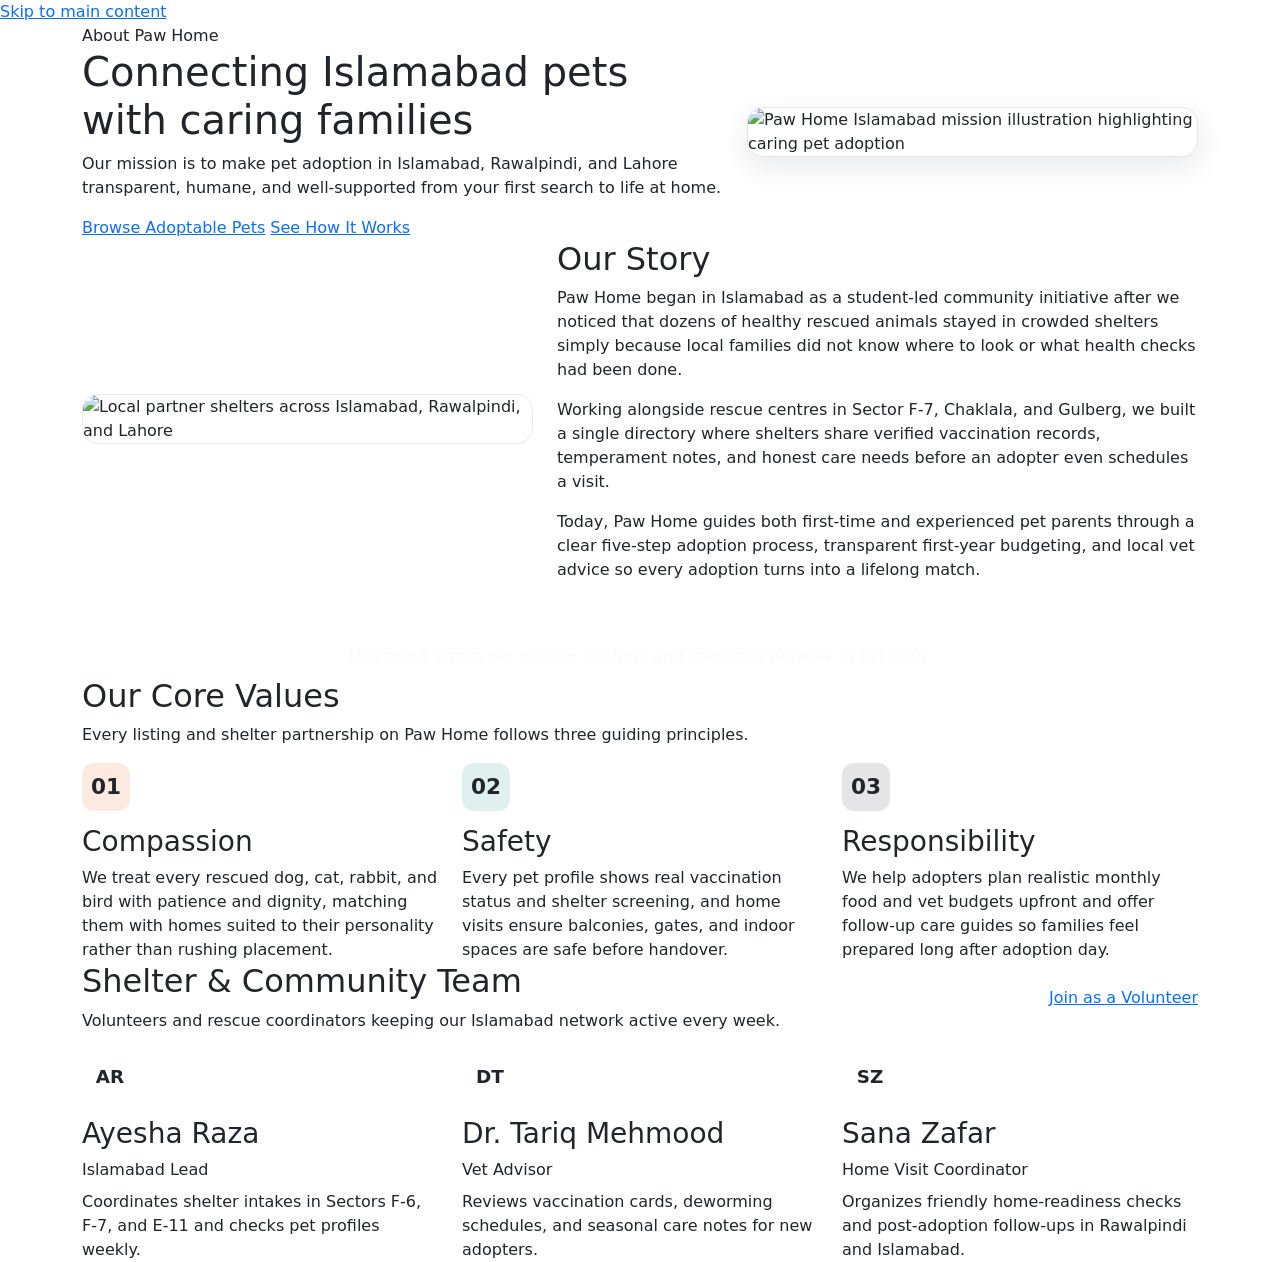
==== pages/about.html @ 551da7f2 "Added About Us page HTML structure and responsive styling" ====
<!DOCTYPE html>
<html lang="en">
<head>
  <meta charset="UTF-8">
  <meta name="viewport" content="width=device-width, initial-scale=1.0">
  <title>About Us | Paw Home</title>

  <!-- Bootstrap 5 CSS (CDN) -->
  <link
    href="https://cdn.jsdelivr.net/npm/bootstrap@5.3.3/dist/css/bootstrap.min.css"
    rel="stylesheet"
  >
  <!-- Paw Home Global & Page Styles -->
  <link rel="stylesheet" href="../css/style.css">
  <link rel="stylesheet" href="../css/about.css">
</head>
<body>
  <!-- Accessible skip link for keyboard users -->
  <a href="#main" class="skip-link">Skip to main content</a>

  <!-- Shared header injected by ../js/layout.js -->
  <div id="site-header"></div>

  <main id="main" tabindex="-1">
    <!-- Hero Section with Mission Text -->
    <section class="paw-hero">
      <div class="container">
        <div class="row align-items-center g-4">
          <div class="col-12 col-lg-7">
            <span class="paw-hero-eyebrow">About Paw Home</span>
            <h1 class="paw-hero-title">Connecting Islamabad pets with caring families</h1>
            <p class="paw-hero-subtitle">
              Our mission is to make pet adoption in Islamabad, Rawalpindi, and Lahore
              transparent, humane, and well-supported from your first search to life at home.
            </p>
            <div class="paw-hero-actions">
              <a href="pets.html" class="btn-paw about-cta-btn">Browse Adoptable Pets</a>
              <a href="how-it-works.html" class="btn-paw-outline about-cta-btn">See How It Works</a>
            </div>
          </div>
          <div class="col-12 col-lg-5">
            <img
              src="../images/about/mission.jpg"
              alt="Paw Home Islamabad mission illustration highlighting caring pet adoption"
              class="about-hero-img"
              onerror="this.onerror=null; pawLayout.handleImageError(this);"
            >
          </div>
        </div>
      </div>
    </section>

    <!-- Our Story Section (3 realistic paragraphs) -->
    <section class="paw-section">
      <div class="container">
        <div class="row align-items-center g-4">
          <div class="col-12 col-md-5">
            <img
              src="../images/about/islamabad-care.jpg"
              alt="Local partner shelters across Islamabad, Rawalpindi, and Lahore"
              class="about-story-img"
              onerror="this.onerror=null; pawLayout.handleImageError(this);"
            >
          </div>
          <div class="col-12 col-md-7">
            <h2 class="paw-section-title">Our Story</h2>
            <p>
              Paw Home began in Islamabad as a student-led community initiative after we noticed
              that dozens of healthy rescued animals stayed in crowded shelters simply because
              local families did not know where to look or what health checks had been done.
            </p>
            <p>
              Working alongside rescue centres in Sector F-7, Chaklala, and Gulberg, we built a
              single directory where shelters share verified vaccination records, temperament notes,
              and honest care needs before an adopter even schedules a visit.
            </p>
            <p>
              Today, Paw Home guides both first-time and experienced pet parents through a clear
              five-step adoption process, transparent first-year budgeting, and local vet advice so
              every adoption turns into a lifelong match.
            </p>
          </div>
        </div>
      </div>
    </section>

    <!-- Impact Stats Section (rendered dynamically from STATS array in js/about.js) -->
    <section class="paw-section about-stats-section" aria-labelledby="impact-heading">
      <div class="container">
        <div class="text-center mb-4">
          <h2 id="impact-heading" class="paw-section-title text-white">Our Community Impact</h2>
          <p class="mb-0 text-light opacity-75">
            Measured across our partner shelters and volunteer network in Pakistan.
          </p>
        </div>

        <!-- Populated by js/about.js using map() -->
        <div id="stats" class="row g-3" aria-live="polite"></div>
      </div>
    </section>

    <!-- Core Values Cards (Compassion, Safety, Responsibility) -->
    <section class="paw-section">
      <div class="container">
        <h2 class="paw-section-title">Our Core Values</h2>
        <p class="paw-section-subtitle">
          Every listing and shelter partnership on Paw Home follows three guiding principles.
        </p>

        <div class="row g-4">
          <div class="col-12 col-md-4">
            <article class="paw-card">
              <div class="paw-card-body">
                <div class="about-value-icon about-icon-orange" aria-hidden="true">01</div>
                <h3 class="paw-card-title">Compassion</h3>
                <p class="paw-card-meta mb-0">
                  We treat every rescued dog, cat, rabbit, and bird with patience and dignity,
                  matching them with homes suited to their personality rather than rushing placement.
                </p>
              </div>
            </article>
          </div>

          <div class="col-12 col-md-4">
            <article class="paw-card">
              <div class="paw-card-body">
                <div class="about-value-icon about-icon-teal" aria-hidden="true">02</div>
                <h3 class="paw-card-title">Safety</h3>
                <p class="paw-card-meta mb-0">
                  Every pet profile shows real vaccination status and shelter screening, and home
                  visits ensure balconies, gates, and indoor spaces are safe before handover.
                </p>
              </div>
            </article>
          </div>

          <div class="col-12 col-md-4">
            <article class="paw-card">
              <div class="paw-card-body">
                <div class="about-value-icon about-icon-navy" aria-hidden="true">03</div>
                <h3 class="paw-card-title">Responsibility</h3>
                <p class="paw-card-meta mb-0">
                  We help adopters plan realistic monthly food and vet budgets upfront and offer
                  follow-up care guides so families feel prepared long after adoption day.
                </p>
              </div>
            </article>
          </div>
        </div>
      </div>
    </section>

    <!-- Responsive Team / Shelter Coordinators Layout -->
    <section class="paw-section pt-0">
      <div class="container">
        <div class="row align-items-center g-4 mb-3">
          <div class="col-12 col-md-8">
            <h2 class="paw-section-title">Shelter &amp; Community Team</h2>
            <p class="paw-section-subtitle mb-0">
              Volunteers and rescue coordinators keeping our Islamabad network active every week.
            </p>
          </div>
          <div class="col-12 col-md-4 text-md-end">
            <a href="volunteer.html" class="btn-paw-outline about-cta-btn">Join as a Volunteer</a>
          </div>
        </div>

        <div class="row g-4">
          <div class="col-12 col-sm-6 col-lg-4">
            <article class="paw-card">
              <div class="paw-card-body">
                <div class="about-team-avatar" aria-hidden="true">AR</div>
                <h3 class="paw-card-title">Ayesha Raza</h3>
                <p class="mb-2"><span class="paw-badge paw-badge-orange">Islamabad Lead</span></p>
                <p class="paw-card-meta mb-0">
                  Coordinates shelter intakes in Sectors F-6, F-7, and E-11 and checks pet profiles
                  weekly.
                </p>
              </div>
            </article>
          </div>

          <div class="col-12 col-sm-6 col-lg-4">
            <article class="paw-card">
              <div class="paw-card-body">
                <div class="about-team-avatar" aria-hidden="true">DT</div>
                <h3 class="paw-card-title">Dr. Tariq Mehmood</h3>
                <p class="mb-2"><span class="paw-badge paw-badge-teal">Vet Advisor</span></p>
                <p class="paw-card-meta mb-0">
                  Reviews vaccination cards, deworming schedules, and seasonal care notes for new
                  adopters.
                </p>
              </div>
            </article>
          </div>

          <div class="col-12 col-sm-6 col-lg-4">
            <article class="paw-card">
              <div class="paw-card-body">
                <div class="about-team-avatar" aria-hidden="true">SZ</div>
                <h3 class="paw-card-title">Sana Zafar</h3>
                <p class="mb-2"><span class="paw-badge paw-badge-navy">Home Visit Coordinator</span></p>
                <p class="paw-card-meta mb-0">
                  Organizes friendly home-readiness checks and post-adoption follow-ups in Rawalpindi
                  and Islamabad.
                </p>
              </div>
            </article>
          </div>
        </div>
      </div>
    </section>
  </main>

  <!-- Shared footer injected by ../js/layout.js -->
  <div id="site-footer"></div>

  <!-- Bootstrap 5 JS Bundle (CDN) -->
  <script src="https://cdn.jsdelivr.net/npm/bootstrap@5.3.3/dist/js/bootstrap.bundle.min.js"></script>
  <!-- Paw Home Shared Scripts + Page Script -->
  <script src="../js/data.js"></script>
  <script src="../js/storage.js"></script>
  <script src="../js/layout.js"></script>
  <script src="../js/about.js"></script>
</body>
</html>
---- css/about.css ----
/* ==========================================================================
   Paw Home - About Us Page Styles
   ========================================================================== */

/* Hero illustration frame */
.about-hero-img {
  width: 100%;
  border-radius: 1rem;
  border: 1px solid rgba(43, 45, 66, 0.12);
  box-shadow: 0 10px 28px rgba(43, 45, 66, 0.1);
  object-fit: cover;
}

/* Our Story section image */
.about-story-img {
  width: 100%;
  border-radius: 1rem;
  border: 1px solid rgba(43, 45, 66, 0.1);
  object-fit: cover;
}

/* Impact stats band */
.about-stats-section {
  background-color: var(--navy);
  color: var(--white);
}

.about-stat-card {
  background-color: rgba(255, 255, 255, 0.08);
  border: 1px solid rgba(255, 255, 255, 0.14);
  border-radius: 1rem;
  padding: 1.5rem 1rem;
  text-align: center;
  height: 100%;
}

.about-stat-number {
  font-size: 2.25rem;
  font-weight: 800;
  color: var(--orange);
  line-height: 1.1;
  margin-bottom: 0.4rem;
}

.about-stat-label {
  font-size: 0.95rem;
  color: var(--cream);
  margin: 0;
}

/* Values & Team cards */
.about-value-icon {
  width: 48px;
  height: 48px;
  border-radius: 0.75rem;
  display: inline-flex;
  align-items: center;
  justify-content: center;
  font-size: 1.35rem;
  font-weight: 800;
  margin-bottom: 0.85rem;
}

.about-icon-orange {
  background-color: rgba(232, 116, 59, 0.15);
  color: var(--orange-dark);
}

.about-icon-teal {
  background-color: rgba(42, 157, 143, 0.15);
  color: var(--teal);
}

.about-icon-navy {
  background-color: rgba(43, 45, 66, 0.12);
  color: var(--navy);
}

.about-team-avatar {
  width: 56px;
  height: 56px;
  border-radius: 50%;
  background-color: var(--orange);
  color: var(--white);
  font-weight: 700;
  font-size: 1.15rem;
  display: inline-flex;
  align-items: center;
  justify-content: center;
  margin-bottom: 0.75rem;
}

/* Mobile-specific adjustments (stacks and tightens padding on phones) */
@media (max-width: 576px) {
  .about-stat-number {
    font-size: 1.85rem;
  }

  .about-stat-card {
    padding: 1.15rem 0.75rem;
  }

  .about-cta-btn {
    width: 100%;
  }
}
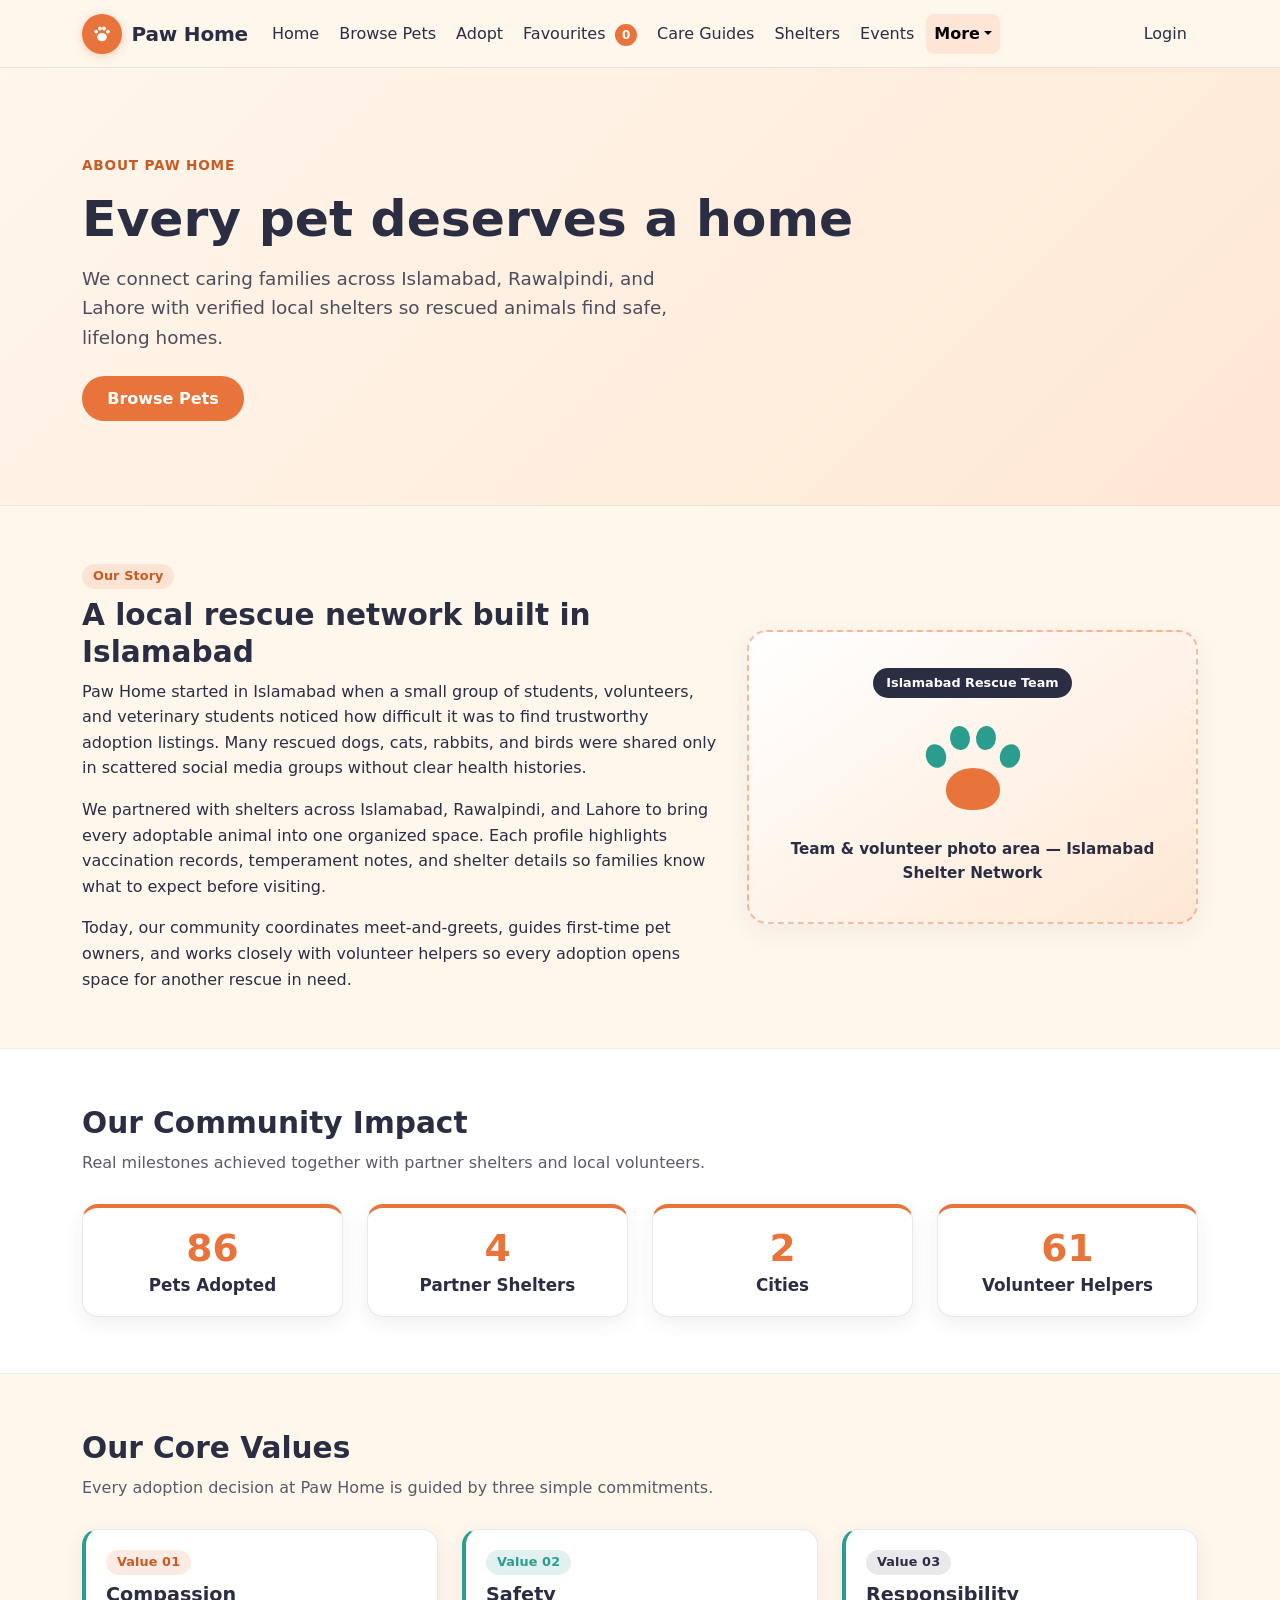
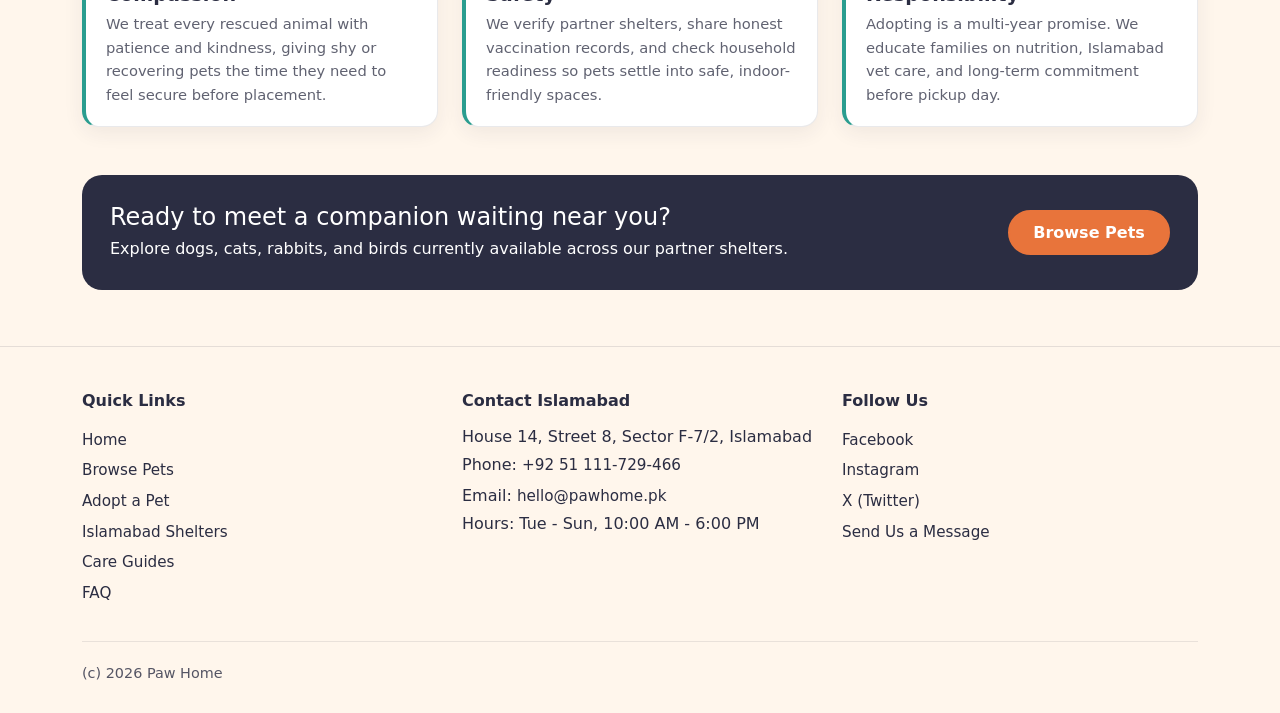
==== commit bc60c847: "Added about us page and how it works page" ====
--- a/pages/about.html
+++ b/pages/about.html
@@ -3,210 +3,161 @@
 <head>
   <meta charset="UTF-8">
   <meta name="viewport" content="width=device-width, initial-scale=1.0">
-  <title>About Us | Paw Home</title>
+  <title>About Us | Paw Home Islamabad</title>
 
   <!-- Bootstrap 5 CSS (CDN) -->
   <link
     href="https://cdn.jsdelivr.net/npm/bootstrap@5.3.3/dist/css/bootstrap.min.css"
     rel="stylesheet"
   >
-  <!-- Paw Home Global & Page Styles -->
+  <!-- Paw Home Global Theme -->
   <link rel="stylesheet" href="../css/style.css">
+  <!-- About Page Styles -->
   <link rel="stylesheet" href="../css/about.css">
 </head>
 <body>
   <!-- Accessible skip link for keyboard users -->
   <a href="#main" class="skip-link">Skip to main content</a>
 
-  <!-- Shared header injected by ../js/layout.js -->
+  <!-- Shared header & navbar injected by ../js/layout.js -->
   <div id="site-header"></div>
 
   <main id="main" tabindex="-1">
-    <!-- Hero Section with Mission Text -->
+    <!-- Hero Section -->
     <section class="paw-hero">
       <div class="container">
-        <div class="row align-items-center g-4">
+        <span class="paw-hero-eyebrow">About Paw Home</span>
+        <h1 class="paw-hero-title">Every pet deserves a home</h1>
+        <p class="paw-hero-subtitle">
+          We connect caring families across Islamabad, Rawalpindi, and Lahore with verified
+          local shelters so rescued animals find safe, lifelong homes.
+        </p>
+        <div class="paw-hero-actions">
+          <a href="../pages/pets.html" class="btn-paw">Browse Pets</a>
+        </div>
+      </div>
+    </section>
+
+    <!-- Our Story Section -->
+    <section class="paw-section" aria-labelledby="our-story-heading">
+      <div class="container">
+        <div class="row g-4 align-items-center">
           <div class="col-12 col-lg-7">
-            <span class="paw-hero-eyebrow">About Paw Home</span>
-            <h1 class="paw-hero-title">Connecting Islamabad pets with caring families</h1>
-            <p class="paw-hero-subtitle">
-              Our mission is to make pet adoption in Islamabad, Rawalpindi, and Lahore
-              transparent, humane, and well-supported from your first search to life at home.
+            <span class="paw-badge paw-badge-orange mb-2">Our Story</span>
+            <h2 id="our-story-heading" class="paw-section-title">A local rescue network built in Islamabad</h2>
+            <p>
+              Paw Home started in Islamabad when a small group of students, volunteers, and
+              veterinary students noticed how difficult it was to find trustworthy adoption
+              listings. Many rescued dogs, cats, rabbits, and birds were shared only in scattered
+              social media groups without clear health histories.
             </p>
-            <div class="paw-hero-actions">
-              <a href="pets.html" class="btn-paw about-cta-btn">Browse Adoptable Pets</a>
-              <a href="how-it-works.html" class="btn-paw-outline about-cta-btn">See How It Works</a>
+            <p>
+              We partnered with shelters across Islamabad, Rawalpindi, and Lahore to bring every
+              adoptable animal into one organized space. Each profile highlights vaccination records,
+              temperament notes, and shelter details so families know what to expect before visiting.
+            </p>
+            <p class="mb-0">
+              Today, our community coordinates meet-and-greets, guides first-time pet owners, and
+              works closely with volunteer helpers so every adoption opens space for another rescue
+              in need.
+            </p>
+          </div>
+
+          <div class="col-12 col-lg-5">
+            <!-- CSS placeholder for team photo (avoids broken image links when no photo file exists) -->
+            <div
+              class="about-team-photo"
+              role="img"
+              aria-label="Paw Home Islamabad volunteers and rescue coordinators caring for adopted pets at a community shelter"
+            >
+              <span class="about-photo-tag">Islamabad Rescue Team</span>
+              <div class="about-paw-emblem" aria-hidden="true">
+                <span class="about-paw-pad"></span>
+                <span class="about-paw-toe toe-1"></span>
+                <span class="about-paw-toe toe-2"></span>
+                <span class="about-paw-toe toe-3"></span>
+                <span class="about-paw-toe toe-4"></span>
+              </div>
+              <p class="about-photo-caption mb-0">
+                Team &amp; volunteer photo area &mdash; Islamabad Shelter Network
+              </p>
             </div>
-          </div>
-          <div class="col-12 col-lg-5">
-            <img
-              src="../images/about/mission.jpg"
-              alt="Paw Home Islamabad mission illustration highlighting caring pet adoption"
-              class="about-hero-img"
-              onerror="this.onerror=null; pawLayout.handleImageError(this);"
-            >
           </div>
         </div>
       </div>
     </section>
 
-    <!-- Our Story Section (3 realistic paragraphs) -->
-    <section class="paw-section">
+    <!-- Impact Stats Row (rendered from STATS array in js/about.js) -->
+    <section class="paw-section about-stats-section" aria-labelledby="impact-heading">
       <div class="container">
-        <div class="row align-items-center g-4">
-          <div class="col-12 col-md-5">
-            <img
-              src="../images/about/islamabad-care.jpg"
-              alt="Local partner shelters across Islamabad, Rawalpindi, and Lahore"
-              class="about-story-img"
-              onerror="this.onerror=null; pawLayout.handleImageError(this);"
-            >
-          </div>
-          <div class="col-12 col-md-7">
-            <h2 class="paw-section-title">Our Story</h2>
-            <p>
-              Paw Home began in Islamabad as a student-led community initiative after we noticed
-              that dozens of healthy rescued animals stayed in crowded shelters simply because
-              local families did not know where to look or what health checks had been done.
-            </p>
-            <p>
-              Working alongside rescue centres in Sector F-7, Chaklala, and Gulberg, we built a
-              single directory where shelters share verified vaccination records, temperament notes,
-              and honest care needs before an adopter even schedules a visit.
-            </p>
-            <p>
-              Today, Paw Home guides both first-time and experienced pet parents through a clear
-              five-step adoption process, transparent first-year budgeting, and local vet advice so
-              every adoption turns into a lifelong match.
-            </p>
-          </div>
-        </div>
+        <h2 id="impact-heading" class="paw-section-title">Our Community Impact</h2>
+        <p class="paw-section-subtitle">
+          Real milestones achieved together with partner shelters and local volunteers.
+        </p>
+
+        <!-- #stats row populated with .map() by js/about.js -->
+        <div class="row g-4" id="stats"></div>
       </div>
     </section>
 
-    <!-- Impact Stats Section (rendered dynamically from STATS array in js/about.js) -->
-    <section class="paw-section about-stats-section" aria-labelledby="impact-heading">
+    <!-- Values Cards Section -->
+    <section class="paw-section" aria-labelledby="values-heading">
       <div class="container">
-        <div class="text-center mb-4">
-          <h2 id="impact-heading" class="paw-section-title text-white">Our Community Impact</h2>
-          <p class="mb-0 text-light opacity-75">
-            Measured across our partner shelters and volunteer network in Pakistan.
-          </p>
-        </div>
-
-        <!-- Populated by js/about.js using map() -->
-        <div id="stats" class="row g-3" aria-live="polite"></div>
-      </div>
-    </section>
-
-    <!-- Core Values Cards (Compassion, Safety, Responsibility) -->
-    <section class="paw-section">
-      <div class="container">
-        <h2 class="paw-section-title">Our Core Values</h2>
+        <h2 id="values-heading" class="paw-section-title">Our Core Values</h2>
         <p class="paw-section-subtitle">
-          Every listing and shelter partnership on Paw Home follows three guiding principles.
+          Every adoption decision at Paw Home is guided by three simple commitments.
         </p>
 
         <div class="row g-4">
           <div class="col-12 col-md-4">
-            <article class="paw-card">
+            <article class="paw-card about-value-card">
               <div class="paw-card-body">
-                <div class="about-value-icon about-icon-orange" aria-hidden="true">01</div>
+                <span class="paw-badge paw-badge-orange align-self-start mb-2">Value 01</span>
                 <h3 class="paw-card-title">Compassion</h3>
                 <p class="paw-card-meta mb-0">
-                  We treat every rescued dog, cat, rabbit, and bird with patience and dignity,
-                  matching them with homes suited to their personality rather than rushing placement.
+                  We treat every rescued animal with patience and kindness, giving shy or recovering
+                  pets the time they need to feel secure before placement.
                 </p>
               </div>
             </article>
           </div>
 
           <div class="col-12 col-md-4">
-            <article class="paw-card">
+            <article class="paw-card about-value-card">
               <div class="paw-card-body">
-                <div class="about-value-icon about-icon-teal" aria-hidden="true">02</div>
+                <span class="paw-badge paw-badge-teal align-self-start mb-2">Value 02</span>
                 <h3 class="paw-card-title">Safety</h3>
                 <p class="paw-card-meta mb-0">
-                  Every pet profile shows real vaccination status and shelter screening, and home
-                  visits ensure balconies, gates, and indoor spaces are safe before handover.
+                  We verify partner shelters, share honest vaccination records, and check household
+                  readiness so pets settle into safe, indoor-friendly spaces.
                 </p>
               </div>
             </article>
           </div>
 
           <div class="col-12 col-md-4">
-            <article class="paw-card">
+            <article class="paw-card about-value-card">
               <div class="paw-card-body">
-                <div class="about-value-icon about-icon-navy" aria-hidden="true">03</div>
+                <span class="paw-badge paw-badge-navy align-self-start mb-2">Value 03</span>
                 <h3 class="paw-card-title">Responsibility</h3>
                 <p class="paw-card-meta mb-0">
-                  We help adopters plan realistic monthly food and vet budgets upfront and offer
-                  follow-up care guides so families feel prepared long after adoption day.
+                  Adopting is a multi-year promise. We educate families on nutrition, Islamabad vet
+                  care, and long-term commitment before pickup day.
                 </p>
               </div>
             </article>
           </div>
         </div>
-      </div>
-    </section>
 
-    <!-- Responsive Team / Shelter Coordinators Layout -->
-    <section class="paw-section pt-0">
-      <div class="container">
-        <div class="row align-items-center g-4 mb-3">
-          <div class="col-12 col-md-8">
-            <h2 class="paw-section-title">Shelter &amp; Community Team</h2>
-            <p class="paw-section-subtitle mb-0">
-              Volunteers and rescue coordinators keeping our Islamabad network active every week.
+        <!-- Call-to-Action Button -->
+        <div class="about-cta-wrap mt-5">
+          <div>
+            <h3 class="h4 mb-1">Ready to meet a companion waiting near you?</h3>
+            <p class="mb-0">
+              Explore dogs, cats, rabbits, and birds currently available across our partner shelters.
             </p>
           </div>
-          <div class="col-12 col-md-4 text-md-end">
-            <a href="volunteer.html" class="btn-paw-outline about-cta-btn">Join as a Volunteer</a>
-          </div>
-        </div>
-
-        <div class="row g-4">
-          <div class="col-12 col-sm-6 col-lg-4">
-            <article class="paw-card">
-              <div class="paw-card-body">
-                <div class="about-team-avatar" aria-hidden="true">AR</div>
-                <h3 class="paw-card-title">Ayesha Raza</h3>
-                <p class="mb-2"><span class="paw-badge paw-badge-orange">Islamabad Lead</span></p>
-                <p class="paw-card-meta mb-0">
-                  Coordinates shelter intakes in Sectors F-6, F-7, and E-11 and checks pet profiles
-                  weekly.
-                </p>
-              </div>
-            </article>
-          </div>
-
-          <div class="col-12 col-sm-6 col-lg-4">
-            <article class="paw-card">
-              <div class="paw-card-body">
-                <div class="about-team-avatar" aria-hidden="true">DT</div>
-                <h3 class="paw-card-title">Dr. Tariq Mehmood</h3>
-                <p class="mb-2"><span class="paw-badge paw-badge-teal">Vet Advisor</span></p>
-                <p class="paw-card-meta mb-0">
-                  Reviews vaccination cards, deworming schedules, and seasonal care notes for new
-                  adopters.
-                </p>
-              </div>
-            </article>
-          </div>
-
-          <div class="col-12 col-sm-6 col-lg-4">
-            <article class="paw-card">
-              <div class="paw-card-body">
-                <div class="about-team-avatar" aria-hidden="true">SZ</div>
-                <h3 class="paw-card-title">Sana Zafar</h3>
-                <p class="mb-2"><span class="paw-badge paw-badge-navy">Home Visit Coordinator</span></p>
-                <p class="paw-card-meta mb-0">
-                  Organizes friendly home-readiness checks and post-adoption follow-ups in Rawalpindi
-                  and Islamabad.
-                </p>
-              </div>
-            </article>
-          </div>
+          <a href="../pages/pets.html" class="btn-paw">Browse Pets</a>
         </div>
       </div>
     </section>
--- a/css/style.css
+++ b/css/style.css
@@ -0,0 +1,632 @@
+/* ==========================================================================
+   Paw Home - Global Theme & Component Stylesheet
+   ==========================================================================
+   CLASS INVENTORY (every custom class defined in this file):
+   --------------------------------------------------------------------------
+   Accessibility & Base:
+     .skip-link
+   Buttons:
+     .btn-paw
+     .btn-paw-outline
+   Cards & Missing-Image Fallback:
+     .paw-card
+     .paw-card-body
+     .paw-card-title
+     .paw-card-meta
+     .paw-card-img-wrap
+     .paw-card-img
+     .paw-img-missing
+   Badges:
+     .paw-badge
+     .paw-badge-orange
+     .paw-badge-teal
+     .paw-badge-navy
+     .paw-badge-gray
+     .paw-fav-badge
+   Forms & Status Messages:
+     .paw-form-group
+     .paw-label
+     .paw-input
+     .paw-select
+     .paw-textarea
+     .error-text
+     .success-text
+   Navbar & Header:
+     .paw-navbar
+     .paw-brand
+     .paw-logo-circle
+     .paw-brand-text
+     .paw-toggler
+     .paw-nav-link
+     .paw-nav-active
+     .paw-dropdown-menu
+     .paw-dropdown-item
+     .paw-user-greeting
+     .paw-logout-link
+   Footer:
+     .paw-footer
+     .paw-footer-heading
+     .paw-footer-links
+     .paw-footer-link
+     .paw-footer-bottom
+   Hero & Layout Sections:
+     .paw-hero
+     .paw-hero-eyebrow
+     .paw-hero-title
+     .paw-hero-subtitle
+     .paw-hero-actions
+     .paw-section
+     .paw-section-sm
+     .paw-section-title
+     .paw-section-subtitle
+   ========================================================================== */
+
+/* --------------------------------------------------------------------------
+   1. Theme Variables (:root)
+   -------------------------------------------------------------------------- */
+:root {
+  --orange: #E8743B;
+  --orange-dark: #C95A24;
+  --navy: #2B2D42;
+  --cream: #FFF6EC;
+  --teal: #2A9D8F;
+  --red: #D62828;
+  --white: #FFFFFF;
+  --gray: #EEEEEE;
+}
+
+/* --------------------------------------------------------------------------
+   2. Base Typography & Document Defaults (Mobile-First)
+   -------------------------------------------------------------------------- */
+html {
+  scroll-behavior: smooth;
+}
+
+body {
+  font-family: system-ui, -apple-system, "Segoe UI", Roboto, "Helvetica Neue", Arial, "Noto Sans", sans-serif;
+  background-color: var(--cream);
+  color: var(--navy);
+  line-height: 1.6;
+  margin: 0;
+  min-height: 100vh;
+  display: flex;
+  flex-direction: column;
+}
+
+main {
+  flex: 1 0 auto;
+}
+
+a {
+  color: var(--orange);
+  text-decoration: none;
+  transition: color 0.15s ease;
+}
+
+a:hover {
+  color: var(--orange-dark);
+}
+
+h1, h2, h3, h4, h5, h6 {
+  color: var(--navy);
+  font-weight: 700;
+  line-height: 1.25;
+}
+
+/* --------------------------------------------------------------------------
+   3. Accessibility: Skip Link & Visible Focus Outlines
+   -------------------------------------------------------------------------- */
+.skip-link {
+  position: absolute;
+  left: 1rem;
+  top: -100px;
+  z-index: 2000;
+  background-color: var(--navy);
+  color: var(--white);
+  padding: 0.65rem 1.1rem;
+  border-radius: 0.5rem;
+  font-weight: 600;
+  text-decoration: none;
+  transition: top 0.15s ease;
+}
+
+.skip-link:focus,
+.skip-link:focus-visible {
+  top: 1rem;
+  color: var(--white);
+  outline: 3px solid var(--orange);
+  outline-offset: 2px;
+}
+
+/* High-contrast visible focus outline on every interactive element */
+a:focus-visible,
+button:focus-visible,
+input:focus-visible,
+select:focus-visible,
+textarea:focus-visible,
+summary:focus-visible,
+[tabindex]:focus-visible,
+.btn:focus-visible,
+.nav-link:focus-visible,
+.dropdown-item:focus-visible,
+.navbar-toggler:focus-visible {
+  outline: 3px solid var(--orange);
+  outline-offset: 2px;
+}
+
+/* --------------------------------------------------------------------------
+   4. Buttons (.btn-paw & .btn-paw-outline)
+   -------------------------------------------------------------------------- */
+.btn-paw {
+  display: inline-flex;
+  align-items: center;
+  justify-content: center;
+  gap: 0.45rem;
+  background-color: var(--orange);
+  color: var(--white);
+  border: 2px solid var(--orange);
+  border-radius: 999px;
+  padding: 0.65rem 1.45rem;
+  font-weight: 600;
+  font-size: 1rem;
+  line-height: 1.25;
+  cursor: pointer;
+  text-decoration: none;
+  transition: background-color 0.18s ease, border-color 0.18s ease, transform 0.12s ease, box-shadow 0.18s ease;
+}
+
+.btn-paw:hover,
+.btn-paw:active {
+  background-color: var(--orange-dark);
+  border-color: var(--orange-dark);
+  color: var(--white);
+  transform: translateY(-1px);
+  box-shadow: 0 4px 12px rgba(232, 116, 59, 0.28);
+}
+
+.btn-paw-outline {
+  display: inline-flex;
+  align-items: center;
+  justify-content: center;
+  gap: 0.45rem;
+  background-color: var(--white);
+  color: var(--orange);
+  border: 2px solid var(--orange);
+  border-radius: 999px;
+  padding: 0.65rem 1.45rem;
+  font-weight: 600;
+  font-size: 1rem;
+  line-height: 1.25;
+  cursor: pointer;
+  text-decoration: none;
+  transition: background-color 0.18s ease, color 0.18s ease, transform 0.12s ease;
+}
+
+.btn-paw-outline:hover,
+.btn-paw-outline:active {
+  background-color: var(--orange);
+  border-color: var(--orange);
+  color: var(--white);
+  transform: translateY(-1px);
+}
+
+/* --------------------------------------------------------------------------
+   5. Cards & Missing Image Placeholder Fallback
+   --------------------------------------------------------------------------
+   Recommended image markup inside .paw-card so missing files never show a
+   broken-image icon:
+     <div class="paw-card-img-wrap">
+       <img src="../images/pets/bruno.jpg" alt="Bruno the dog" class="paw-card-img"
+            onerror="this.onerror=null; pawLayout.handleImageError(this);">
+     </div>
+   -------------------------------------------------------------------------- */
+.paw-card {
+  background-color: var(--white);
+  border: 1px solid rgba(43, 45, 66, 0.1);
+  border-radius: 1rem;
+  box-shadow: 0 6px 20px rgba(43, 45, 66, 0.07);
+  overflow: hidden;
+  height: 100%;
+  display: flex;
+  flex-direction: column;
+  transition: transform 0.18s ease, box-shadow 0.18s ease;
+}
+
+.paw-card:hover {
+  transform: translateY(-3px);
+  box-shadow: 0 10px 28px rgba(43, 45, 66, 0.12);
+}
+
+.paw-card-body {
+  padding: 1.25rem;
+  display: flex;
+  flex-direction: column;
+  flex: 1 1 auto;
+}
+
+.paw-card-title {
+  font-size: 1.2rem;
+  margin-bottom: 0.35rem;
+  color: var(--navy);
+}
+
+.paw-card-meta {
+  font-size: 0.92rem;
+  color: rgba(43, 45, 66, 0.75);
+  margin-bottom: 0.75rem;
+}
+
+.paw-card-img-wrap {
+  position: relative;
+  width: 100%;
+  aspect-ratio: 4 / 3;
+  background-color: var(--gray);
+  overflow: hidden;
+}
+
+/* Displays a neutral gray placeholder if an image is missing */
+.paw-card-img {
+  width: 100%;
+  height: 100%;
+  object-fit: cover;
+  display: block;
+  background-color: var(--gray);
+}
+
+.paw-img-missing {
+  background-color: var(--gray);
+  object-fit: contain;
+  opacity: 0;
+}
+
+/* --------------------------------------------------------------------------
+   6. Badges
+   -------------------------------------------------------------------------- */
+.paw-badge {
+  display: inline-block;
+  padding: 0.25rem 0.68rem;
+  border-radius: 999px;
+  font-size: 0.8rem;
+  font-weight: 600;
+  line-height: 1.3;
+  letter-spacing: 0.01em;
+}
+
+.paw-badge-orange {
+  background-color: rgba(232, 116, 59, 0.14);
+  color: var(--orange-dark);
+}
+
+.paw-badge-teal {
+  background-color: rgba(42, 157, 143, 0.14);
+  color: var(--teal);
+}
+
+.paw-badge-navy {
+  background-color: rgba(43, 45, 66, 0.1);
+  color: var(--navy);
+}
+
+.paw-badge-gray {
+  background-color: var(--gray);
+  color: var(--navy);
+}
+
+.paw-fav-badge {
+  display: inline-flex;
+  align-items: center;
+  justify-content: center;
+  min-width: 1.35rem;
+  height: 1.35rem;
+  padding: 0 0.38rem;
+  margin-left: 0.3rem;
+  border-radius: 999px;
+  background-color: var(--orange);
+  color: var(--white);
+  font-size: 0.75rem;
+  font-weight: 700;
+  line-height: 1;
+}
+
+/* --------------------------------------------------------------------------
+   7. Forms & Status Messages (.error-text, .success-text)
+   -------------------------------------------------------------------------- */
+.paw-form-group {
+  margin-bottom: 1.15rem;
+}
+
+.paw-label {
+  display: block;
+  font-weight: 600;
+  margin-bottom: 0.4rem;
+  color: var(--navy);
+}
+
+.paw-input,
+.paw-select,
+.paw-textarea {
+  width: 100%;
+  background-color: var(--white);
+  color: var(--navy);
+  border: 1.5px solid rgba(43, 45, 66, 0.22);
+  border-radius: 0.65rem;
+  padding: 0.6rem 0.85rem;
+  font-size: 1rem;
+  transition: border-color 0.15s ease, box-shadow 0.15s ease;
+}
+
+.paw-input:focus,
+.paw-select:focus,
+.paw-textarea:focus {
+  border-color: var(--orange);
+  box-shadow: 0 0 0 0.2rem rgba(232, 116, 59, 0.2);
+  outline: none;
+}
+
+.paw-textarea {
+  min-height: 110px;
+  resize: vertical;
+}
+
+.error-text {
+  color: var(--red);
+  font-size: 0.9rem;
+  font-weight: 600;
+}
+
+.success-text {
+  color: var(--teal);
+  font-size: 0.9rem;
+  font-weight: 600;
+}
+
+/* --------------------------------------------------------------------------
+   8. Sticky Navbar & Header
+   -------------------------------------------------------------------------- */
+.paw-navbar {
+  background-color: var(--cream);
+  border-bottom: 1px solid rgba(43, 45, 66, 0.1);
+  padding-top: 0.7rem;
+  padding-bottom: 0.7rem;
+}
+
+.paw-brand {
+  display: inline-flex;
+  align-items: center;
+  gap: 0.6rem;
+  text-decoration: none;
+  padding: 0.15rem 0;
+}
+
+.paw-logo-circle {
+  width: 40px;
+  height: 40px;
+  border-radius: 50%;
+  background-color: var(--orange);
+  display: inline-flex;
+  align-items: center;
+  justify-content: center;
+  flex-shrink: 0;
+  box-shadow: 0 2px 8px rgba(232, 116, 59, 0.3);
+}
+
+.paw-brand-text {
+  font-weight: 800;
+  font-size: 1.25rem;
+  color: var(--navy);
+  letter-spacing: -0.01em;
+}
+
+.paw-toggler {
+  border: 1.5px solid rgba(43, 45, 66, 0.25);
+  border-radius: 0.6rem;
+  padding: 0.4rem 0.65rem;
+}
+
+.paw-nav-link {
+  color: var(--navy);
+  font-weight: 500;
+  padding: 0.5rem 0.75rem;
+  border-radius: 0.5rem;
+  transition: color 0.15s ease, background-color 0.15s ease;
+}
+
+.paw-nav-link:hover,
+.paw-nav-link:focus {
+  color: var(--orange);
+  background-color: rgba(232, 116, 59, 0.08);
+}
+
+.paw-nav-active {
+  color: var(--orange);
+  font-weight: 700;
+  background-color: rgba(232, 116, 59, 0.12);
+}
+
+.paw-dropdown-menu {
+  background-color: var(--white);
+  border: 1px solid rgba(43, 45, 66, 0.1);
+  border-radius: 0.85rem;
+  box-shadow: 0 10px 28px rgba(43, 45, 66, 0.12);
+  padding: 0.45rem;
+}
+
+.paw-dropdown-item {
+  color: var(--navy);
+  border-radius: 0.5rem;
+  padding: 0.48rem 0.85rem;
+  font-weight: 500;
+}
+
+.paw-dropdown-item:hover,
+.paw-dropdown-item:focus {
+  background-color: var(--cream);
+  color: var(--orange);
+}
+
+.paw-dropdown-item.paw-nav-active {
+  background-color: rgba(232, 116, 59, 0.12);
+  color: var(--orange);
+  font-weight: 700;
+}
+
+.paw-user-greeting {
+  color: var(--navy);
+  font-weight: 600;
+  font-size: 0.95rem;
+}
+
+.paw-logout-link {
+  color: var(--orange-dark);
+  font-weight: 600;
+  font-size: 0.92rem;
+  text-decoration: underline;
+  background: none;
+  border: none;
+  padding: 0.25rem 0.4rem;
+  cursor: pointer;
+}
+
+.paw-logout-link:hover {
+  color: var(--red);
+}
+
+/* --------------------------------------------------------------------------
+   9. Footer
+   -------------------------------------------------------------------------- */
+.paw-footer {
+  background-color: var(--cream);
+  border-top: 1px solid rgba(43, 45, 66, 0.12);
+  padding: 2.75rem 0 1.75rem;
+  color: var(--navy);
+}
+
+.paw-footer-heading {
+  font-size: 1rem;
+  font-weight: 700;
+  margin-bottom: 0.85rem;
+  color: var(--navy);
+}
+
+.paw-footer-links {
+  list-style: none;
+  padding: 0;
+  margin: 0;
+}
+
+.paw-footer-link {
+  display: inline-block;
+  padding: 0.2rem 0;
+  color: var(--navy);
+  text-decoration: none;
+  font-size: 0.95rem;
+}
+
+.paw-footer-link:hover {
+  color: var(--orange);
+  text-decoration: underline;
+}
+
+.paw-footer-bottom {
+  border-top: 1px solid rgba(43, 45, 66, 0.1);
+  margin-top: 2rem;
+  padding-top: 1.25rem;
+  font-size: 0.9rem;
+  color: rgba(43, 45, 66, 0.8);
+}
+
+/* --------------------------------------------------------------------------
+   10. Hero & Section Spacing (Mobile-First)
+   -------------------------------------------------------------------------- */
+.paw-hero {
+  background: linear-gradient(135deg, var(--cream) 0%, #FFE8D4 100%);
+  border-bottom: 1px solid rgba(43, 45, 66, 0.08);
+  padding: 3rem 0;
+}
+
+.paw-hero-eyebrow {
+  display: inline-block;
+  font-size: 0.85rem;
+  font-weight: 700;
+  text-transform: uppercase;
+  letter-spacing: 0.06em;
+  color: var(--orange-dark);
+  margin-bottom: 0.65rem;
+}
+
+.paw-hero-title {
+  font-size: 2rem;
+  font-weight: 800;
+  color: var(--navy);
+  margin-bottom: 0.85rem;
+}
+
+.paw-hero-subtitle {
+  font-size: 1.05rem;
+  color: rgba(43, 45, 66, 0.84);
+  max-width: 600px;
+  margin-bottom: 1.5rem;
+}
+
+.paw-hero-actions {
+  display: flex;
+  flex-wrap: wrap;
+  gap: 0.75rem;
+}
+
+.paw-section {
+  padding: 2.5rem 0;
+}
+
+.paw-section-sm {
+  padding: 1.75rem 0;
+}
+
+.paw-section-title {
+  font-size: 1.55rem;
+  margin-bottom: 0.5rem;
+}
+
+.paw-section-subtitle {
+  color: rgba(43, 45, 66, 0.78);
+  margin-bottom: 1.75rem;
+}
+
+/* --------------------------------------------------------------------------
+   11. Responsive Enhancements (Tablet & Desktop)
+   -------------------------------------------------------------------------- */
+@media (min-width: 768px) {
+  .paw-hero {
+    padding: 4.5rem 0;
+  }
+
+  .paw-hero-title {
+    font-size: 2.75rem;
+  }
+
+  .paw-hero-subtitle {
+    font-size: 1.15rem;
+  }
+
+  .paw-section {
+    padding: 3.5rem 0;
+  }
+
+  .paw-section-title {
+    font-size: 1.85rem;
+  }
+}
+
+@media (min-width: 992px) {
+  .paw-hero {
+    padding: 5.25rem 0;
+  }
+
+  .paw-hero-title {
+    font-size: 3.15rem;
+  }
+
+  .paw-nav-link {
+    padding: 0.45rem 0.7rem;
+  }
+}
--- a/css/about.css
+++ b/css/about.css
@@ -1,41 +1,81 @@
 /* ==========================================================================
-   Paw Home - About Us Page Styles
+   Paw Home - About Page Styles (css/about.css)
+   Uses theme variables from css/style.css (--orange, --navy, --cream, --teal)
    ========================================================================== */
 
-/* Hero illustration frame */
-.about-hero-img {
-  width: 100%;
-  border-radius: 1rem;
-  border: 1px solid rgba(43, 45, 66, 0.12);
-  box-shadow: 0 10px 28px rgba(43, 45, 66, 0.1);
-  object-fit: cover;
+/* Team photo placeholder area in "Our Story" */
+.about-team-photo {
+  background: linear-gradient(145deg, var(--white) 0%, #FFE8D4 100%);
+  border: 2px dashed rgba(232, 116, 59, 0.45);
+  border-radius: 1.25rem;
+  padding: 2.25rem 1.5rem;
+  text-align: center;
+  box-shadow: 0 8px 24px rgba(43, 45, 66, 0.06);
 }
 
-/* Our Story section image */
-.about-story-img {
-  width: 100%;
-  border-radius: 1rem;
-  border: 1px solid rgba(43, 45, 66, 0.1);
-  object-fit: cover;
+.about-photo-tag {
+  display: inline-block;
+  background-color: var(--navy);
+  color: var(--white);
+  font-size: 0.8rem;
+  font-weight: 700;
+  padding: 0.3rem 0.85rem;
+  border-radius: 999px;
+  margin-bottom: 1.35rem;
 }
 
-/* Impact stats band */
+/* Pure CSS paw emblem inside the placeholder block */
+.about-paw-emblem {
+  position: relative;
+  width: 110px;
+  height: 98px;
+  margin: 0 auto 1.2rem;
+}
+
+.about-paw-pad {
+  position: absolute;
+  bottom: 8px;
+  left: 50%;
+  transform: translateX(-50%);
+  width: 54px;
+  height: 42px;
+  background-color: var(--orange);
+  border-radius: 50% 50% 45% 45%;
+}
+
+.about-paw-toe {
+  position: absolute;
+  width: 20px;
+  height: 24px;
+  background-color: var(--teal);
+  border-radius: 50%;
+}
+
+.about-paw-toe.toe-1 { top: 24px; left: 8px; transform: rotate(-18deg); }
+.about-paw-toe.toe-2 { top: 6px; left: 32px; transform: rotate(-6deg); }
+.about-paw-toe.toe-3 { top: 6px; right: 32px; transform: rotate(6deg); }
+.about-paw-toe.toe-4 { top: 24px; right: 8px; transform: rotate(18deg); }
+
+.about-photo-caption {
+  font-weight: 600;
+  color: var(--navy);
+  font-size: 0.95rem;
+}
+
+/* Impact stats section */
 .about-stats-section {
-  background-color: var(--navy);
-  color: var(--white);
+  background-color: var(--white);
+  border-top: 1px solid rgba(43, 45, 66, 0.08);
+  border-bottom: 1px solid rgba(43, 45, 66, 0.08);
 }
 
 .about-stat-card {
-  background-color: rgba(255, 255, 255, 0.08);
-  border: 1px solid rgba(255, 255, 255, 0.14);
-  border-radius: 1rem;
-  padding: 1.5rem 1rem;
   text-align: center;
-  height: 100%;
+  border-top: 4px solid var(--orange);
 }
 
 .about-stat-number {
-  font-size: 2.25rem;
+  font-size: 2.35rem;
   font-weight: 800;
   color: var(--orange);
   line-height: 1.1;
@@ -43,64 +83,37 @@
 }
 
 .about-stat-label {
-  font-size: 0.95rem;
-  color: var(--cream);
-  margin: 0;
+  font-size: 1.05rem;
+  font-weight: 700;
+  color: var(--navy);
+  margin-bottom: 0;
 }
 
-/* Values & Team cards */
-.about-value-icon {
-  width: 48px;
-  height: 48px;
-  border-radius: 0.75rem;
-  display: inline-flex;
-  align-items: center;
-  justify-content: center;
-  font-size: 1.35rem;
-  font-weight: 800;
-  margin-bottom: 0.85rem;
+/* Values cards accent */
+.about-value-card {
+  border-left: 4px solid var(--teal);
 }
 
-.about-icon-orange {
-  background-color: rgba(232, 116, 59, 0.15);
-  color: var(--orange-dark);
+/* Bottom CTA banner */
+.about-cta-wrap {
+  background-color: var(--navy);
+  color: var(--white);
+  border-radius: 1.25rem;
+  padding: 1.75rem;
+  display: flex;
+  flex-direction: column;
+  align-items: flex-start;
+  gap: 1rem;
 }
 
-.about-icon-teal {
-  background-color: rgba(42, 157, 143, 0.15);
-  color: var(--teal);
+.about-cta-wrap h3 {
+  color: var(--white);
 }
 
-.about-icon-navy {
-  background-color: rgba(43, 45, 66, 0.12);
-  color: var(--navy);
-}
-
-.about-team-avatar {
-  width: 56px;
-  height: 56px;
-  border-radius: 50%;
-  background-color: var(--orange);
-  color: var(--white);
-  font-weight: 700;
-  font-size: 1.15rem;
-  display: inline-flex;
-  align-items: center;
-  justify-content: center;
-  margin-bottom: 0.75rem;
-}
-
-/* Mobile-specific adjustments (stacks and tightens padding on phones) */
-@media (max-width: 576px) {
-  .about-stat-number {
-    font-size: 1.85rem;
-  }
-
-  .about-stat-card {
-    padding: 1.15rem 0.75rem;
-  }
-
-  .about-cta-btn {
-    width: 100%;
+@media (min-width: 768px) {
+  .about-cta-wrap {
+    flex-direction: row;
+    align-items: center;
+    justify-content: space-between;
   }
 }
